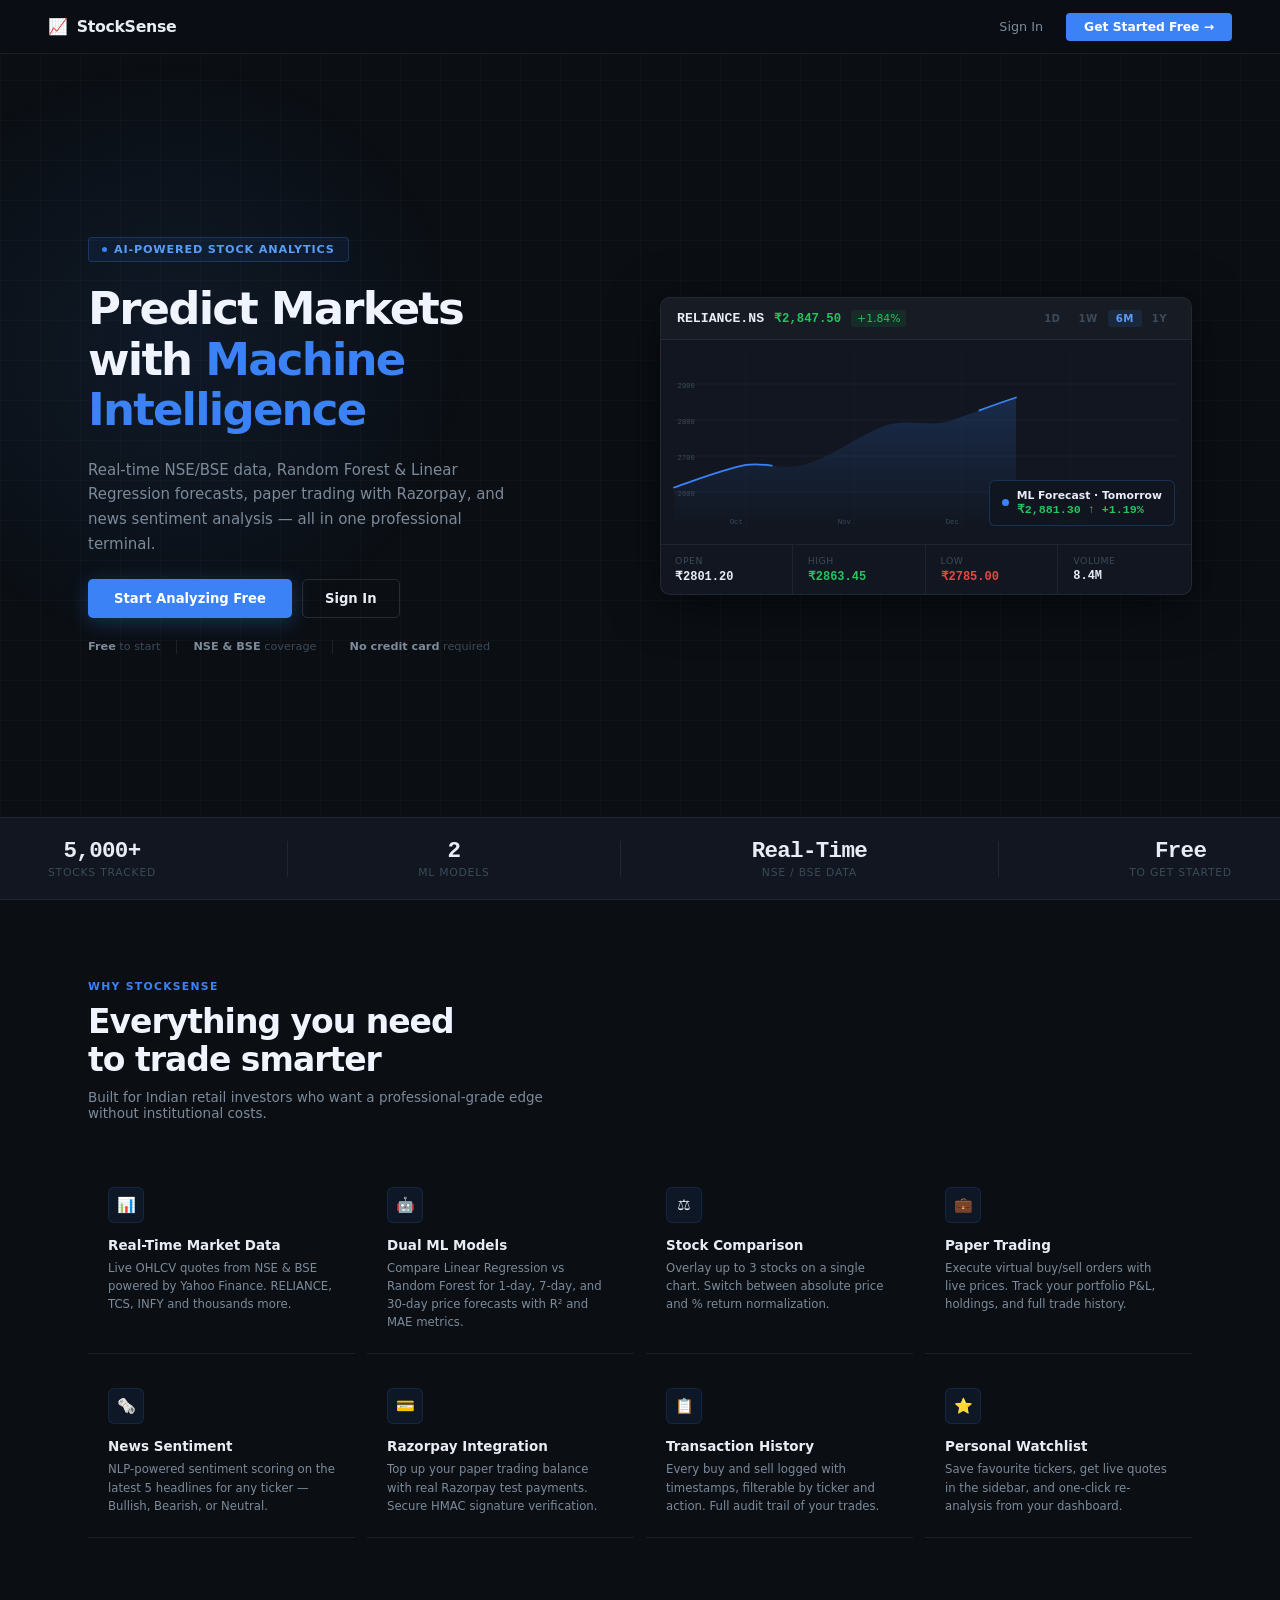
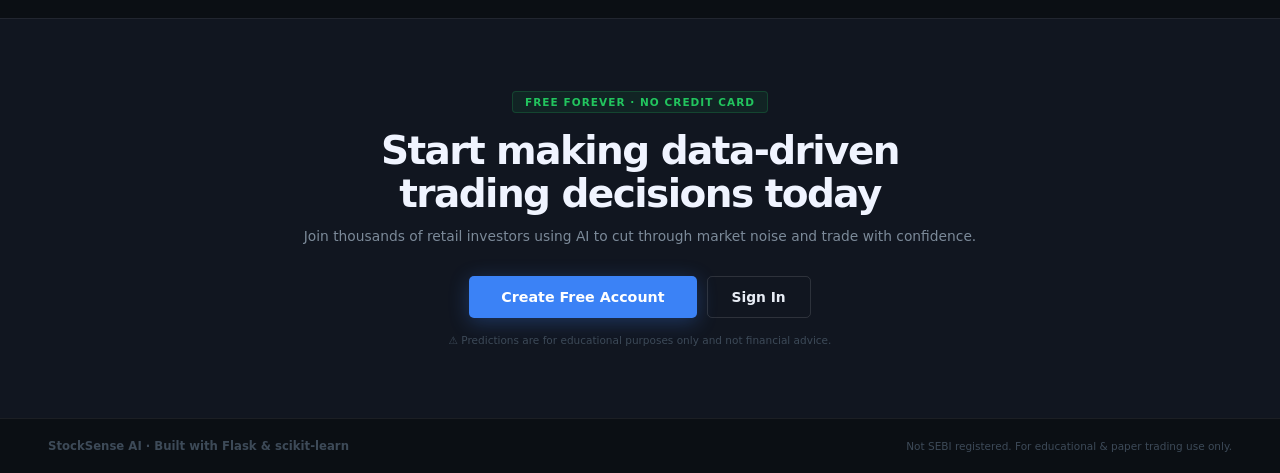
==== templates/index.html @ eaac8b9e "Initial commit for production" ====
<!DOCTYPE html>
<html lang="en">
<head>
  <meta charset="UTF-8" />
  <meta name="viewport" content="width=device-width, initial-scale=1.0" />
  <title>StockSense AI – Smart Stock Analytics & ML Predictions</title>
  <meta name="description" content="AI-powered Indian stock market analytics. Real-time prices, Random Forest & Linear Regression forecasts, paper trading, and news sentiment." />
  <link rel="stylesheet" href="{{ url_for('static', filename='css/style.css') }}" />
  <link rel="icon" href="data:image/svg+xml,<svg xmlns='http://www.w3.org/2000/svg' viewBox='0 0 100 100'><text y='.9em' font-size='90'>📈</text></svg>" />
  <style>
    /* ── Landing-only styles ─────────────────────────────────── */
    :root {
      --lp-bg:      #0B0F14;
      --lp-surface: #111620;
      --lp-border:  rgba(255,255,255,0.07);
      --lp-blue:    #3b82f6;
      --lp-green:   #22c55e;
    }

    * { box-sizing: border-box; margin: 0; padding: 0; }
    html { scroll-behavior: smooth; font-size: 15px; }

    body {
      font-family: 'Inter', system-ui, sans-serif;
      background: var(--lp-bg);
      color: #e8edf5;
      -webkit-font-smoothing: antialiased;
      overflow-x: hidden;
    }

    a { text-decoration: none; transition: all 0.18s ease; }

    /* ── Navbar ─────────────────────────────── */
    .lp-nav {
      position: fixed; top: 0; left: 0; right: 0; z-index: 100;
      height: 54px;
      display: flex; align-items: center; justify-content: space-between;
      padding: 0 48px;
      background: rgba(11,15,20,0.9);
      border-bottom: 1px solid var(--lp-border);
      backdrop-filter: blur(16px);
    }
    .lp-brand {
      display: flex; align-items: center; gap: 9px;
      font-size: 1.05rem; font-weight: 800; color: #e8edf5;
      letter-spacing: -0.02em;
    }
    .lp-brand-logo {
      width: auto; height: 32px; border-radius: 6px; box-shadow: 0 0 10px rgba(59,130,246,0.3);
      background: #1a2540; border: 1px solid rgba(59,130,246,0.35);
      border-radius: 5px; display: flex; align-items: center;
      justify-content: center; font-size: 1rem;
    }
    .lp-nav-right { display: flex; align-items: center; gap: 8px; }
    .lp-nav-link {
      color: #7c8a99; font-size: 0.85rem; font-weight: 500;
      padding: 6px 14px; border-radius: 4px; border: 1px solid transparent;
      transition: all 0.18s;
    }
    .lp-nav-link:hover { color: #e8edf5; background: rgba(255,255,255,0.05); }
    .lp-nav-cta {
      background: #3b82f6; color: #fff;
      font-size: 0.82rem; font-weight: 700; padding: 7px 18px;
      border-radius: 4px; border: none; cursor: pointer;
      transition: all 0.18s;
    }
    .lp-nav-cta:hover { background: #2563eb; color: #fff; }

    /* ── Hero ───────────────────────────────── */
    .hero-wrap {
      min-height: 100vh;
      display: flex; flex-direction: column;
      padding-top: 54px;
    }

    /* Grid background */
    .hero-wrap::before {
      content: '';
      position: fixed; inset: 0;
      background-image:
        linear-gradient(rgba(255,255,255,0.025) 1px, transparent 1px),
        linear-gradient(90deg, rgba(255,255,255,0.025) 1px, transparent 1px);
      background-size: 40px 40px;
      pointer-events: none; z-index: 0;
    }
    /* Radial glow behind hero text */
    .hero-glow {
      position: absolute; top: 54px; left: -10%; width: 600px; height: 600px;
      background: radial-gradient(ellipse at center, rgba(59,130,246,0.09) 0%, transparent 70%);
      pointer-events: none; z-index: 0;
    }

    .hero-section {
      position: relative; z-index: 1;
      display: grid; grid-template-columns: 1fr 1fr;
      gap: 40px; align-items: center;
      max-width: 1200px; margin: 0 auto;
      padding: 80px 48px 60px;
      flex: 1;
    }

    /* LEFT */
    .hero-left { display: flex; flex-direction: column; gap: 22px; }

    .hero-badge {
      display: inline-flex; align-items: center; gap: 7px;
      padding: 5px 13px; border-radius: 4px;
      background: rgba(59,130,246,0.08);
      border: 1px solid rgba(59,130,246,0.25);
      color: #5b9cf6; font-size: 0.75rem; font-weight: 700;
      letter-spacing: 0.07em; text-transform: uppercase;
      width: fit-content;
    }
    .hero-badge .dot {
      width: 5px; height: 5px; border-radius: 50%; background: #3b82f6;
      animation: blink 1.6s infinite;
    }
    @keyframes blink { 0%,100%{opacity:1} 50%{opacity:0.3} }

    .hero-h1 {
      font-size: clamp(2rem, 4vw, 3rem);
      font-weight: 800; line-height: 1.12;
      letter-spacing: -0.04em; color: #f0f4ff;
    }
    .hero-h1 .accent {
      color: #3b82f6;
    }

    .hero-sub {
      font-size: 1rem; color: #7c8a99;
      line-height: 1.65; max-width: 440px;
    }

    .hero-btns { display: flex; gap: 10px; align-items: center; flex-wrap: wrap; }
    .btn-hero-primary {
      background: #3b82f6; color: #fff; font-weight: 700;
      padding: 12px 26px; border-radius: 5px; font-size: 0.88rem;
      border: none; cursor: pointer; transition: all 0.18s;
      box-shadow: 0 4px 20px rgba(59,130,246,0.3);
    }
    .btn-hero-primary:hover {
      background: #2563eb; color: #fff;
      transform: translateY(-1px);
      box-shadow: 0 6px 28px rgba(59,130,246,0.45);
    }
    .btn-hero-secondary {
      background: transparent; color: #e8edf5;
      font-weight: 600; padding: 11px 22px;
      border-radius: 5px; font-size: 0.88rem;
      border: 1px solid rgba(255,255,255,0.12); cursor: pointer;
      transition: all 0.18s;
    }
    .btn-hero-secondary:hover {
      background: rgba(255,255,255,0.05); border-color: rgba(255,255,255,0.22);
      color: #fff;
    }

    /* Social proof strip */
    .hero-social {
      display: flex; align-items: center; gap: 16px;
      font-size: 0.75rem; color: #3d4a58;
    }
    .hero-social .sep { width: 1px; height: 14px; background: rgba(255,255,255,0.08); }
    .hero-social span strong { color: #7c8a99; }

    /* RIGHT — chart preview */
    .hero-right {
      position: relative;
      background: #111620;
      border: 1px solid rgba(255,255,255,0.08);
      border-radius: 10px;
      overflow: hidden;
      box-shadow: 0 8px 48px rgba(0,0,0,0.6);
    }
    .chart-topbar {
      display: flex; align-items: center; justify-content: space-between;
      padding: 12px 16px;
      border-bottom: 1px solid rgba(255,255,255,0.07);
      background: rgba(255,255,255,0.02);
    }
    .chart-topbar-left { display: flex; align-items: center; gap: 10px; }
    .chart-symbol { font-family: 'JetBrains Mono', monospace; font-weight: 700; font-size: 0.88rem; color: #e8edf5; }
    .chart-price  { font-family: 'JetBrains Mono', monospace; font-size: 0.82rem; color: #22c55e; font-weight: 700; }
    .chart-change { font-size: 0.72rem; color: #22c55e; background: rgba(34,197,94,0.1); border-radius: 3px; padding: 2px 6px; }
    .chart-tabs   { display: flex; gap: 2px; }
    .chart-tab {
      font-size: 0.68rem; padding: 3px 8px; border-radius: 3px; cursor: pointer;
      color: #3d4a58; font-weight: 600; letter-spacing: 0.04em;
    }
    .chart-tab.active { background: rgba(59,130,246,0.12); color: #5b9cf6; }

    .chart-svg-wrap { padding: 8px 12px 12px; }

    /* Stats row inside chart */
    .chart-stats {
      display: grid; grid-template-columns: repeat(4,1fr);
      gap: 1px; border-top: 1px solid rgba(255,255,255,0.06);
    }
    .chart-stat {
      padding: 10px 14px;
      border-right: 1px solid rgba(255,255,255,0.06);
    }
    .chart-stat:last-child { border-right: none; }
    .chart-stat-lbl { font-size: 0.62rem; color: #3d4a58; text-transform: uppercase; letter-spacing: 0.06em; margin-bottom: 3px; }
    .chart-stat-val { font-family: 'JetBrains Mono', monospace; font-size: 0.8rem; font-weight: 700; color: #e8edf5; }

    /* subtle AI badge overlay */
    .ai-badge-overlay {
      position: absolute; bottom: 68px; right: 16px;
      background: rgba(17,22,32,0.92); border: 1px solid rgba(59,130,246,0.25);
      border-radius: 6px; padding: 8px 12px;
      display: flex; align-items: center; gap: 8px; font-size: 0.72rem;
      backdrop-filter: blur(10px);
      animation: floatUp 3s ease-in-out infinite;
    }
    @keyframes floatUp { 0%,100%{transform:translateY(0)} 50%{transform:translateY(-4px)} }
    .ai-badge-dot { width: 7px; height: 7px; background: #3b82f6; border-radius: 50%; animation: blink 1.2s infinite; }
    .ai-badge-text { color: #e8edf5; font-weight: 600; }
    .ai-badge-price { color: #22c55e; font-family: 'JetBrains Mono', monospace; font-weight: 700; font-size: 0.78rem; }

    /* ── Stats bar ──────────────────────────── */
    .stats-bar {
      position: relative; z-index: 1;
      border-top: 1px solid var(--lp-border);
      border-bottom: 1px solid var(--lp-border);
      background: var(--lp-surface);
      padding: 20px 48px;
    }
    .stats-bar-inner {
      max-width: 1200px; margin: 0 auto;
      display: flex; align-items: center; justify-content: space-between; flex-wrap: wrap; gap: 16px;
    }
    .stat-block { text-align: center; }
    .stat-block-val { font-size: 1.5rem; font-weight: 800; color: #e8edf5; font-family: 'JetBrains Mono', monospace; letter-spacing: -0.03em; }
    .stat-block-lbl { font-size: 0.72rem; color: #3d4a58; text-transform: uppercase; letter-spacing: 0.07em; margin-top: 2px; }
    .stats-bar .divider { width: 1px; height: 36px; background: var(--lp-border); }

    /* ── Features ─────────────────────────── */
    .features-section {
      position: relative; z-index: 1;
      max-width: 1200px; margin: 0 auto;
      padding: 80px 48px;
    }
    .features-label {
      font-size: 0.72rem; font-weight: 700; color: #3b82f6;
      text-transform: uppercase; letter-spacing: 0.12em; margin-bottom: 10px;
    }
    .features-heading {
      font-size: clamp(1.5rem, 3vw, 2.2rem); font-weight: 800;
      letter-spacing: -0.03em; color: #f0f4ff;
      margin-bottom: 10px; line-height: 1.15;
    }
    .features-sub {
      font-size: 0.9rem; color: #7c8a99; margin-bottom: 44px; max-width: 480px;
    }
    .features-grid {
      display: grid; grid-template-columns: repeat(4, 1fr); gap: 12px;
    }
    .feature-card {
      background: transparent; border-bottom: 1px solid var(--lp-border);
      border-radius: 0; padding: 22px 20px;
      transition: all 0.2s; cursor: default; position: relative; overflow: hidden;
    }
    .feature-card::before {
      content: ''; position: absolute; top: 0; left: 0; right: 0; height: 1px;
      background: linear-gradient(90deg, #3b82f6, #6366f1); opacity: 0;
      transition: opacity 0.2s;
    }
    .feature-card:hover { border-color: rgba(59,130,246,0.3); transform: translateY(-2px); background: rgba(255,255,255,0.015); }
    .feature-card:hover::before { opacity: 1; }

    .feature-icon {
      width: 36px; height: 36px; border-radius: 6px; font-size: 1rem;
      display: flex; align-items: center; justify-content: center;
      background: rgba(59,130,246,0.08); border: 1px solid rgba(59,130,246,0.15);
      margin-bottom: 14px;
    }
    .feature-title { font-size: 0.9rem; font-weight: 700; color: #e8edf5; margin-bottom: 6px; }
    .feature-desc  { font-size: 0.78rem; color: #7c8a99; line-height: 1.55; }

    /* ── CTA Section ─────────────────────── */
    .cta-section {
      position: relative; z-index: 1;
      border-top: 1px solid var(--lp-border);
      background: var(--lp-surface);
      padding: 72px 48px;
    }
    .cta-inner {
      max-width: 700px; margin: 0 auto; text-align: center;
    }
    .cta-tag {
      display: inline-block; font-size: 0.7rem; font-weight: 700;
      color: #22c55e; text-transform: uppercase; letter-spacing: 0.1em;
      background: rgba(34,197,94,0.08); border: 1px solid rgba(34,197,94,0.2);
      padding: 4px 12px; border-radius: 4px; margin-bottom: 16px;
    }
    .cta-heading {
      font-size: clamp(1.6rem, 3.5vw, 2.6rem); font-weight: 800;
      letter-spacing: -0.04em; color: #f0f4ff; margin-bottom: 12px; line-height: 1.12;
    }
    .cta-sub { font-size: 0.92rem; color: #7c8a99; margin-bottom: 32px; }
    .cta-btns { display: flex; gap: 10px; justify-content: center; flex-wrap: wrap; }
    .cta-disclaimer { font-size: 0.7rem; color: #3d4a58; margin-top: 16px; }

    /* ── Footer ───────────────────────────── */
    .lp-footer {
      position: relative; z-index: 1;
      border-top: 1px solid var(--lp-border);
      padding: 20px 48px;
      display: flex; justify-content: space-between; align-items: center; flex-wrap: wrap; gap: 10px;
    }
    .lp-footer-brand { font-size: 0.78rem; font-weight: 700; color: #3d4a58; }
    .lp-footer-note  { font-size: 0.7rem; color: #3d4a58; }

    /* ── Responsive ──────────────────────── */
    @media (max-width: 900px) {
      .hero-section { grid-template-columns: 1fr; padding: 40px 24px 32px; }
      .features-grid { grid-template-columns: repeat(2, 1fr); }
      .lp-nav { padding: 0 20px; }
      .features-section, .stats-bar, .cta-section { padding: 48px 24px; }
    }
    @media (max-width: 560px) {
      .features-grid { grid-template-columns: 1fr; }
      .stats-bar-inner { flex-direction: column; gap: 10px; text-align: center; }
      .stats-bar .divider { display: none; }
      .lp-footer { flex-direction: column; text-align: center; }
    }

    /* Google Fonts */
    @import url('https://fonts.googleapis.com/css2?family=Inter:wght@300;400;500;600;700;800&family=JetBrains+Mono:wght@400;500;600;700&display=swap');
  </style>
</head>
<body>

  <!-- ── Navbar ──────────────────────────────────────── -->
  <nav class="lp-nav">
    <a href="/" class="lp-brand">
      <div class="lp-brand-icon">📈</div>
      StockSense
    </a>
    <div class="lp-nav-right">
      <a href="/login"    class="lp-nav-link">Sign In</a>
      <a href="/register" class="lp-nav-cta">Get Started Free →</a>
    </div>
  </nav>

  <!-- ── Hero Section ────────────────────────────────── -->
  <div class="hero-wrap">
    <div class="hero-glow"></div>

    <section class="hero-section">

      <!-- LEFT -->
      <div class="hero-left">
        <div class="hero-badge">
          <span class="dot"></span>
          AI-Powered Stock Analytics
        </div>

        <h1 class="hero-h1">
          Predict Markets<br>with <span class="accent">Machine Intelligence</span>
        </h1>

        <p class="hero-sub">
          Real-time NSE/BSE data, Random Forest & Linear Regression forecasts,
          paper trading with Razorpay, and news sentiment analysis — all in one professional terminal.
        </p>

        <div class="hero-btns">
          <a href="/register" class="btn-hero-primary">Start Analyzing Free</a>
          <a href="/login"    class="btn-hero-secondary">Sign In</a>
        </div>

        <div class="hero-social">
          <span><strong>Free</strong> to start</span>
          <div class="sep"></div>
          <span><strong>NSE & BSE</strong> coverage</span>
          <div class="sep"></div>
          <span><strong>No credit card</strong> required</span>
        </div>
      </div>

      <!-- RIGHT — Dashboard Preview -->
      <div class="hero-right">
        <!-- Topbar -->
        <div class="chart-topbar">
          <div class="chart-topbar-left">
            <span class="chart-symbol">RELIANCE.NS</span>
            <span class="chart-price">₹2,847.50</span>
            <span class="chart-change">+1.84%</span>
          </div>
          <div class="chart-tabs">
            <div class="chart-tab">1D</div>
            <div class="chart-tab">1W</div>
            <div class="chart-tab active">6M</div>
            <div class="chart-tab">1Y</div>
          </div>
        </div>

        <!-- Animated SVG Chart -->
        <div class="chart-svg-wrap">
          <svg viewBox="0 0 560 200" xmlns="http://www.w3.org/2000/svg" style="width:100%;height:180px;">
            <!-- Grid lines -->
            <line x1="0" y1="40"  x2="560" y2="40"  stroke="rgba(255,255,255,0.04)" stroke-width="1"/>
            <line x1="0" y1="80"  x2="560" y2="80"  stroke="rgba(255,255,255,0.04)" stroke-width="1"/>
            <line x1="0" y1="120" x2="560" y2="120" stroke="rgba(255,255,255,0.04)" stroke-width="1"/>
            <line x1="0" y1="160" x2="560" y2="160" stroke="rgba(255,255,255,0.04)" stroke-width="1"/>
            <line x1="80"  y1="0" x2="80"  y2="200" stroke="rgba(255,255,255,0.03)" stroke-width="1"/>
            <line x1="200" y1="0" x2="200" y2="200" stroke="rgba(255,255,255,0.03)" stroke-width="1"/>
            <line x1="320" y1="0" x2="320" y2="200" stroke="rgba(255,255,255,0.03)" stroke-width="1"/>
            <line x1="440" y1="0" x2="440" y2="200" stroke="rgba(255,255,255,0.03)" stroke-width="1"/>

            <!-- Area fill -->
            <defs>
              <linearGradient id="areaGrad" x1="0" y1="0" x2="0" y2="1">
                <stop offset="0%"   stop-color="#3b82f6" stop-opacity="0.2"/>
                <stop offset="100%" stop-color="#3b82f6" stop-opacity="0"/>
              </linearGradient>
              <linearGradient id="predGrad" x1="0" y1="0" x2="0" y2="1">
                <stop offset="0%"   stop-color="#22c55e" stop-opacity="0.15"/>
                <stop offset="100%" stop-color="#22c55e" stop-opacity="0"/>
              </linearGradient>
            </defs>

            <!-- Historical area -->
            <path d="M0,155 C20,148 40,140 70,132 C100,124 120,138 150,128 C180,118 200,100 230,88 C260,76 280,90 310,80 C330,73 350,65 380,55 L380,200 L0,200 Z"
                  fill="url(#areaGrad)" />
            <!-- Historical line -->
            <path d="M0,155 C20,148 40,140 70,132 C100,124 120,138 150,128 C180,118 200,100 230,88 C260,76 280,90 310,80 C330,73 350,65 380,55"
                  fill="none" stroke="#3b82f6" stroke-width="2" stroke-linecap="round" stroke-linejoin="round">
              <animate attributeName="stroke-dashoffset" from="600" to="0" dur="2.2s" fill="freeze" calcMode="spline" keySplines="0.4 0 0.2 1"/>
              <animate attributeName="stroke-dasharray" from="0 600" to="600 0" dur="2.2s" fill="freeze" calcMode="spline" keySplines="0.4 0 0.2 1"/>
            </path>

            <!-- Prediction dashed line -->
            <path d="M380,55 C400,48 420,40 450,35 C480,30 510,28 560,25"
                  fill="none" stroke="#22c55e" stroke-width="1.5" stroke-dasharray="5,4" stroke-linecap="round" opacity="0">
              <animate attributeName="opacity" from="0" to="1" begin="2s" dur="0.8s" fill="freeze"/>
            </path>
            <!-- Prediction area -->
            <path d="M380,55 C400,48 420,40 450,35 C480,30 510,28 560,25 L560,200 L380,200 Z"
                  fill="url(#predGrad)" opacity="0">
              <animate attributeName="opacity" from="0" to="1" begin="2s" dur="0.8s" fill="freeze"/>
            </path>

            <!-- Current price dot -->
            <circle cx="380" cy="55" r="4" fill="#3b82f6" opacity="0">
              <animate attributeName="opacity" from="0" to="1" begin="2s" dur="0.3s" fill="freeze"/>
            </circle>
            <circle cx="380" cy="55" r="8" fill="#3b82f6" fill-opacity="0.2" opacity="0">
              <animate attributeName="opacity" from="0" to="1" begin="2s" dur="0.3s" fill="freeze"/>
            </circle>

            <!-- Y labels -->
            <text x="4"   y="44"  font-size="8" fill="#3d4a58" font-family="JetBrains Mono, monospace">2900</text>
            <text x="4"   y="84"  font-size="8" fill="#3d4a58" font-family="JetBrains Mono, monospace">2800</text>
            <text x="4"   y="124" font-size="8" fill="#3d4a58" font-family="JetBrains Mono, monospace">2700</text>
            <text x="4"   y="164" font-size="8" fill="#3d4a58" font-family="JetBrains Mono, monospace">2600</text>
            <!-- X labels -->
            <text x="62"  y="196" font-size="8" fill="#3d4a58" font-family="JetBrains Mono, monospace">Oct</text>
            <text x="182" y="196" font-size="8" fill="#3d4a58" font-family="JetBrains Mono, monospace">Nov</text>
            <text x="302" y="196" font-size="8" fill="#3d4a58" font-family="JetBrains Mono, monospace">Dec</text>
            <text x="422" y="196" font-size="8" fill="#22c55e" font-family="JetBrains Mono, monospace">Forecast</text>
          </svg>
        </div>

        <!-- Stats row -->
        <div class="chart-stats">
          <div class="chart-stat"><div class="chart-stat-lbl">Open</div><div class="chart-stat-val">₹2801.20</div></div>
          <div class="chart-stat"><div class="chart-stat-lbl">High</div><div class="chart-stat-val" style="color:#22c55e;">₹2863.45</div></div>
          <div class="chart-stat"><div class="chart-stat-lbl">Low</div><div class="chart-stat-val" style="color:#ef4444;">₹2785.00</div></div>
          <div class="chart-stat"><div class="chart-stat-lbl">Volume</div><div class="chart-stat-val">8.4M</div></div>
        </div>

        <!-- AI Prediction badge -->
        <div class="ai-badge-overlay">
          <div class="ai-badge-dot"></div>
          <div>
            <div class="ai-badge-text">ML Forecast · Tomorrow</div>
            <div class="ai-badge-price">₹2,881.30 ↑ +1.19%</div>
          </div>
        </div>
      </div>

    </section><!-- /hero-section -->

    <!-- ── Stats Bar ──────────────────────────────────── -->
    <div class="stats-bar">
      <div class="stats-bar-inner">
        <div class="stat-block">
          <div class="stat-block-val">5,000+</div>
          <div class="stat-block-lbl">Stocks Tracked</div>
        </div>
        <div class="divider"></div>
        <div class="stat-block">
          <div class="stat-block-val">2</div>
          <div class="stat-block-lbl">ML Models</div>
        </div>
        <div class="divider"></div>
        <div class="stat-block">
          <div class="stat-block-val">Real-Time</div>
          <div class="stat-block-lbl">NSE / BSE Data</div>
        </div>
        <div class="divider"></div>
        <div class="stat-block">
          <div class="stat-block-val">Free</div>
          <div class="stat-block-lbl">To Get Started</div>
        </div>
      </div>
    </div>

  </div><!-- /hero-wrap -->

  <!-- ── Features ─────────────────────────────────────── -->
  <section class="features-section">
    <div class="features-label">Why StockSense</div>
    <h2 class="features-heading">Everything you need<br>to trade smarter</h2>
    <p class="features-sub">Built for Indian retail investors who want a professional-grade edge without institutional costs.</p>

    <div class="features-grid">
      <div class="feature-card">
        <div class="feature-icon">📊</div>
        <div class="feature-title">Real-Time Market Data</div>
        <div class="feature-desc">Live OHLCV quotes from NSE & BSE powered by Yahoo Finance. RELIANCE, TCS, INFY and thousands more.</div>
      </div>
      <div class="feature-card">
        <div class="feature-icon">🤖</div>
        <div class="feature-title">Dual ML Models</div>
        <div class="feature-desc">Compare Linear Regression vs Random Forest for 1-day, 7-day, and 30-day price forecasts with R² and MAE metrics.</div>
      </div>
      <div class="feature-card">
        <div class="feature-icon">⚖️</div>
        <div class="feature-title">Stock Comparison</div>
        <div class="feature-desc">Overlay up to 3 stocks on a single chart. Switch between absolute price and % return normalization.</div>
      </div>
      <div class="feature-card">
        <div class="feature-icon">💼</div>
        <div class="feature-title">Paper Trading</div>
        <div class="feature-desc">Execute virtual buy/sell orders with live prices. Track your portfolio P&L, holdings, and full trade history.</div>
      </div>
      <div class="feature-card">
        <div class="feature-icon">🗞️</div>
        <div class="feature-title">News Sentiment</div>
        <div class="feature-desc">NLP-powered sentiment scoring on the latest 5 headlines for any ticker — Bullish, Bearish, or Neutral.</div>
      </div>
      <div class="feature-card">
        <div class="feature-icon">💳</div>
        <div class="feature-title">Razorpay Integration</div>
        <div class="feature-desc">Top up your paper trading balance with real Razorpay test payments. Secure HMAC signature verification.</div>
      </div>
      <div class="feature-card">
        <div class="feature-icon">📋</div>
        <div class="feature-title">Transaction History</div>
        <div class="feature-desc">Every buy and sell logged with timestamps, filterable by ticker and action. Full audit trail of your trades.</div>
      </div>
      <div class="feature-card">
        <div class="feature-icon">⭐</div>
        <div class="feature-title">Personal Watchlist</div>
        <div class="feature-desc">Save favourite tickers, get live quotes in the sidebar, and one-click re-analysis from your dashboard.</div>
      </div>
    </div>
  </section>

  <!-- ── CTA Section ───────────────────────────────────── -->
  <section class="cta-section">
    <div class="cta-inner">
      <div class="cta-tag">Free Forever · No Credit Card</div>
      <h2 class="cta-heading">Start making data-driven<br>trading decisions today</h2>
      <p class="cta-sub">Join thousands of retail investors using AI to cut through market noise and trade with confidence.</p>
      <div class="cta-btns">
        <a href="/register" class="btn-hero-primary" style="font-size:0.95rem; padding:13px 32px;">Create Free Account</a>
        <a href="/login"    class="btn-hero-secondary" style="font-size:0.92rem; padding:12px 24px;">Sign In</a>
      </div>
      <p class="cta-disclaimer">⚠ Predictions are for educational purposes only and not financial advice.</p>
    </div>
  </section>

  <!-- ── Footer ─────────────────────────────────────────── -->
  <footer class="lp-footer">
    <div class="lp-footer-brand">StockSense AI · Built with Flask & scikit-learn</div>
    <div class="lp-footer-note">Not SEBI registered. For educational & paper trading use only.</div>
  </footer>

</body>
</html>
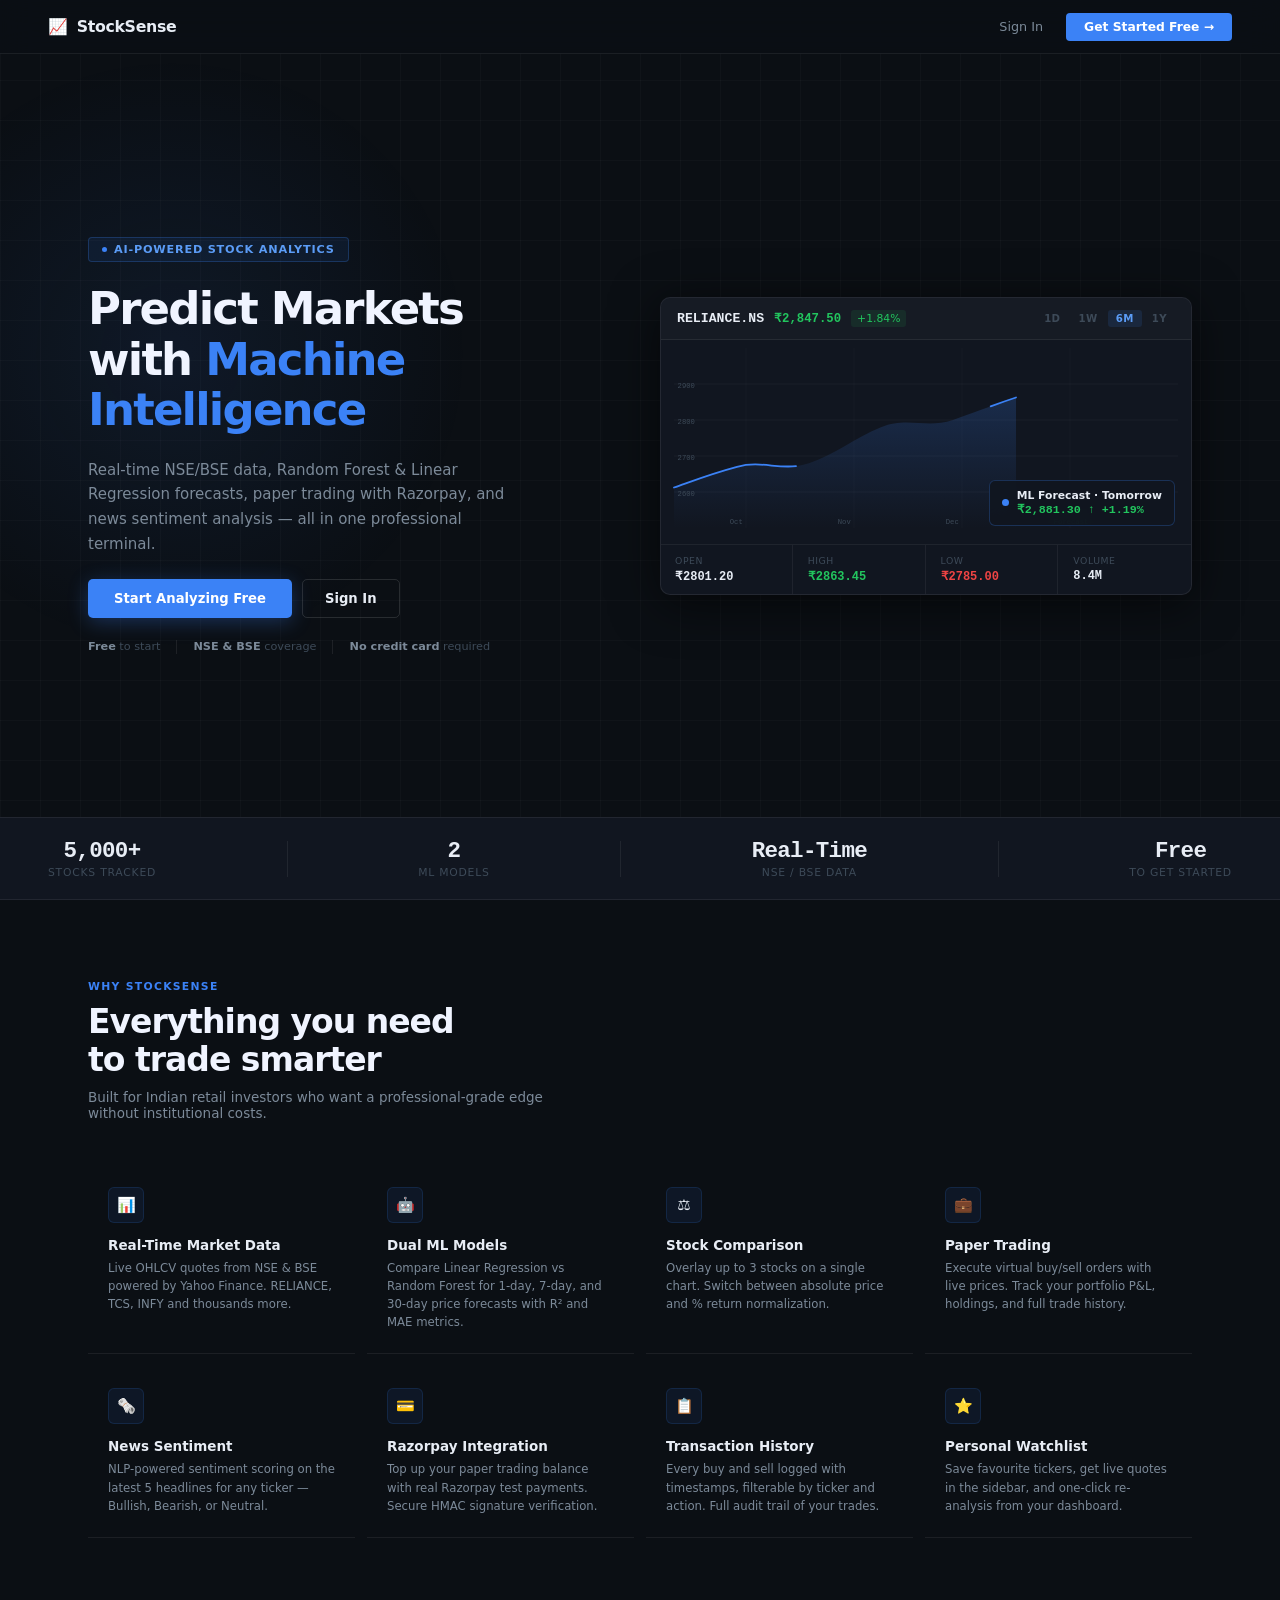
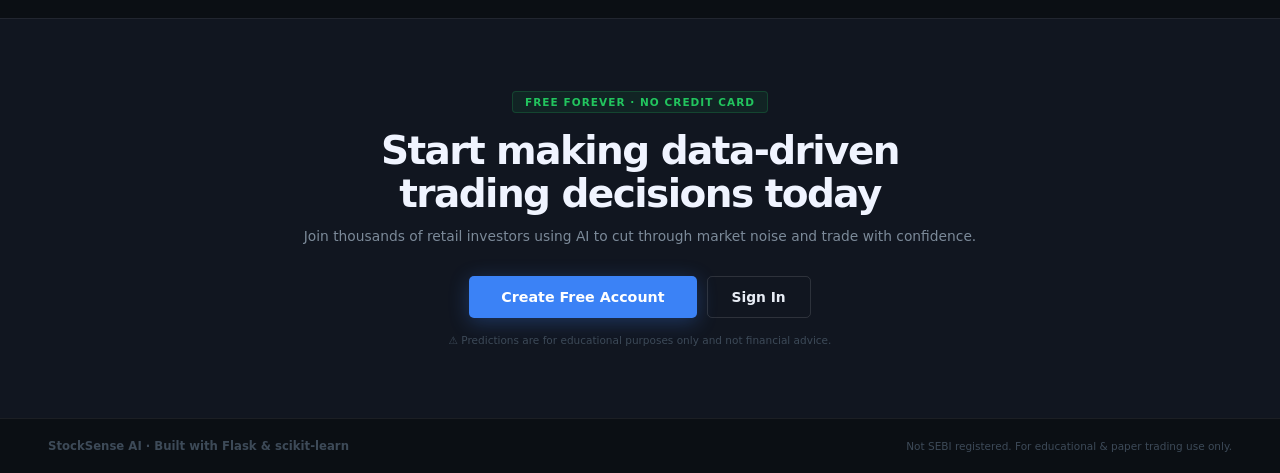
==== commit 49948a45: "chore: minor formatting to trigger update" ====
--- a/templates/index.html
+++ b/templates/index.html
@@ -1,585 +1,588 @@
-<!DOCTYPE html>
-<html lang="en">
-<head>
-  <meta charset="UTF-8" />
-  <meta name="viewport" content="width=device-width, initial-scale=1.0" />
-  <title>StockSense AI – Smart Stock Analytics & ML Predictions</title>
-  <meta name="description" content="AI-powered Indian stock market analytics. Real-time prices, Random Forest & Linear Regression forecasts, paper trading, and news sentiment." />
-  <link rel="stylesheet" href="{{ url_for('static', filename='css/style.css') }}" />
-  <link rel="icon" href="data:image/svg+xml,<svg xmlns='http://www.w3.org/2000/svg' viewBox='0 0 100 100'><text y='.9em' font-size='90'>📈</text></svg>" />
-  <style>
-    /* ── Landing-only styles ─────────────────────────────────── */
-    :root {
-      --lp-bg:      #0B0F14;
-      --lp-surface: #111620;
-      --lp-border:  rgba(255,255,255,0.07);
-      --lp-blue:    #3b82f6;
-      --lp-green:   #22c55e;
-    }
-
-    * { box-sizing: border-box; margin: 0; padding: 0; }
-    html { scroll-behavior: smooth; font-size: 15px; }
-
-    body {
-      font-family: 'Inter', system-ui, sans-serif;
-      background: var(--lp-bg);
-      color: #e8edf5;
-      -webkit-font-smoothing: antialiased;
-      overflow-x: hidden;
-    }
-
-    a { text-decoration: none; transition: all 0.18s ease; }
-
-    /* ── Navbar ─────────────────────────────── */
-    .lp-nav {
-      position: fixed; top: 0; left: 0; right: 0; z-index: 100;
-      height: 54px;
-      display: flex; align-items: center; justify-content: space-between;
-      padding: 0 48px;
-      background: rgba(11,15,20,0.9);
-      border-bottom: 1px solid var(--lp-border);
-      backdrop-filter: blur(16px);
-    }
-    .lp-brand {
-      display: flex; align-items: center; gap: 9px;
-      font-size: 1.05rem; font-weight: 800; color: #e8edf5;
-      letter-spacing: -0.02em;
-    }
-    .lp-brand-logo {
-      width: auto; height: 32px; border-radius: 6px; box-shadow: 0 0 10px rgba(59,130,246,0.3);
-      background: #1a2540; border: 1px solid rgba(59,130,246,0.35);
-      border-radius: 5px; display: flex; align-items: center;
-      justify-content: center; font-size: 1rem;
-    }
-    .lp-nav-right { display: flex; align-items: center; gap: 8px; }
-    .lp-nav-link {
-      color: #7c8a99; font-size: 0.85rem; font-weight: 500;
-      padding: 6px 14px; border-radius: 4px; border: 1px solid transparent;
-      transition: all 0.18s;
-    }
-    .lp-nav-link:hover { color: #e8edf5; background: rgba(255,255,255,0.05); }
-    .lp-nav-cta {
-      background: #3b82f6; color: #fff;
-      font-size: 0.82rem; font-weight: 700; padding: 7px 18px;
-      border-radius: 4px; border: none; cursor: pointer;
-      transition: all 0.18s;
-    }
-    .lp-nav-cta:hover { background: #2563eb; color: #fff; }
-
-    /* ── Hero ───────────────────────────────── */
-    .hero-wrap {
-      min-height: 100vh;
-      display: flex; flex-direction: column;
-      padding-top: 54px;
-    }
-
-    /* Grid background */
-    .hero-wrap::before {
-      content: '';
-      position: fixed; inset: 0;
-      background-image:
-        linear-gradient(rgba(255,255,255,0.025) 1px, transparent 1px),
-        linear-gradient(90deg, rgba(255,255,255,0.025) 1px, transparent 1px);
-      background-size: 40px 40px;
-      pointer-events: none; z-index: 0;
-    }
-    /* Radial glow behind hero text */
-    .hero-glow {
-      position: absolute; top: 54px; left: -10%; width: 600px; height: 600px;
-      background: radial-gradient(ellipse at center, rgba(59,130,246,0.09) 0%, transparent 70%);
-      pointer-events: none; z-index: 0;
-    }
-
-    .hero-section {
-      position: relative; z-index: 1;
-      display: grid; grid-template-columns: 1fr 1fr;
-      gap: 40px; align-items: center;
-      max-width: 1200px; margin: 0 auto;
-      padding: 80px 48px 60px;
-      flex: 1;
-    }
-
-    /* LEFT */
-    .hero-left { display: flex; flex-direction: column; gap: 22px; }
-
-    .hero-badge {
-      display: inline-flex; align-items: center; gap: 7px;
-      padding: 5px 13px; border-radius: 4px;
-      background: rgba(59,130,246,0.08);
-      border: 1px solid rgba(59,130,246,0.25);
-      color: #5b9cf6; font-size: 0.75rem; font-weight: 700;
-      letter-spacing: 0.07em; text-transform: uppercase;
-      width: fit-content;
-    }
-    .hero-badge .dot {
-      width: 5px; height: 5px; border-radius: 50%; background: #3b82f6;
-      animation: blink 1.6s infinite;
-    }
-    @keyframes blink { 0%,100%{opacity:1} 50%{opacity:0.3} }
-
-    .hero-h1 {
-      font-size: clamp(2rem, 4vw, 3rem);
-      font-weight: 800; line-height: 1.12;
-      letter-spacing: -0.04em; color: #f0f4ff;
-    }
-    .hero-h1 .accent {
-      color: #3b82f6;
-    }
-
-    .hero-sub {
-      font-size: 1rem; color: #7c8a99;
-      line-height: 1.65; max-width: 440px;
-    }
-
-    .hero-btns { display: flex; gap: 10px; align-items: center; flex-wrap: wrap; }
-    .btn-hero-primary {
-      background: #3b82f6; color: #fff; font-weight: 700;
-      padding: 12px 26px; border-radius: 5px; font-size: 0.88rem;
-      border: none; cursor: pointer; transition: all 0.18s;
-      box-shadow: 0 4px 20px rgba(59,130,246,0.3);
-    }
-    .btn-hero-primary:hover {
-      background: #2563eb; color: #fff;
-      transform: translateY(-1px);
-      box-shadow: 0 6px 28px rgba(59,130,246,0.45);
-    }
-    .btn-hero-secondary {
-      background: transparent; color: #e8edf5;
-      font-weight: 600; padding: 11px 22px;
-      border-radius: 5px; font-size: 0.88rem;
-      border: 1px solid rgba(255,255,255,0.12); cursor: pointer;
-      transition: all 0.18s;
-    }
-    .btn-hero-secondary:hover {
-      background: rgba(255,255,255,0.05); border-color: rgba(255,255,255,0.22);
-      color: #fff;
-    }
-
-    /* Social proof strip */
-    .hero-social {
-      display: flex; align-items: center; gap: 16px;
-      font-size: 0.75rem; color: #3d4a58;
-    }
-    .hero-social .sep { width: 1px; height: 14px; background: rgba(255,255,255,0.08); }
-    .hero-social span strong { color: #7c8a99; }
-
-    /* RIGHT — chart preview */
-    .hero-right {
-      position: relative;
-      background: #111620;
-      border: 1px solid rgba(255,255,255,0.08);
-      border-radius: 10px;
-      overflow: hidden;
-      box-shadow: 0 8px 48px rgba(0,0,0,0.6);
-    }
-    .chart-topbar {
-      display: flex; align-items: center; justify-content: space-between;
-      padding: 12px 16px;
-      border-bottom: 1px solid rgba(255,255,255,0.07);
-      background: rgba(255,255,255,0.02);
-    }
-    .chart-topbar-left { display: flex; align-items: center; gap: 10px; }
-    .chart-symbol { font-family: 'JetBrains Mono', monospace; font-weight: 700; font-size: 0.88rem; color: #e8edf5; }
-    .chart-price  { font-family: 'JetBrains Mono', monospace; font-size: 0.82rem; color: #22c55e; font-weight: 700; }
-    .chart-change { font-size: 0.72rem; color: #22c55e; background: rgba(34,197,94,0.1); border-radius: 3px; padding: 2px 6px; }
-    .chart-tabs   { display: flex; gap: 2px; }
-    .chart-tab {
-      font-size: 0.68rem; padding: 3px 8px; border-radius: 3px; cursor: pointer;
-      color: #3d4a58; font-weight: 600; letter-spacing: 0.04em;
-    }
-    .chart-tab.active { background: rgba(59,130,246,0.12); color: #5b9cf6; }
-
-    .chart-svg-wrap { padding: 8px 12px 12px; }
-
-    /* Stats row inside chart */
-    .chart-stats {
-      display: grid; grid-template-columns: repeat(4,1fr);
-      gap: 1px; border-top: 1px solid rgba(255,255,255,0.06);
-    }
-    .chart-stat {
-      padding: 10px 14px;
-      border-right: 1px solid rgba(255,255,255,0.06);
-    }
-    .chart-stat:last-child { border-right: none; }
-    .chart-stat-lbl { font-size: 0.62rem; color: #3d4a58; text-transform: uppercase; letter-spacing: 0.06em; margin-bottom: 3px; }
-    .chart-stat-val { font-family: 'JetBrains Mono', monospace; font-size: 0.8rem; font-weight: 700; color: #e8edf5; }
-
-    /* subtle AI badge overlay */
-    .ai-badge-overlay {
-      position: absolute; bottom: 68px; right: 16px;
-      background: rgba(17,22,32,0.92); border: 1px solid rgba(59,130,246,0.25);
-      border-radius: 6px; padding: 8px 12px;
-      display: flex; align-items: center; gap: 8px; font-size: 0.72rem;
-      backdrop-filter: blur(10px);
-      animation: floatUp 3s ease-in-out infinite;
-    }
-    @keyframes floatUp { 0%,100%{transform:translateY(0)} 50%{transform:translateY(-4px)} }
-    .ai-badge-dot { width: 7px; height: 7px; background: #3b82f6; border-radius: 50%; animation: blink 1.2s infinite; }
-    .ai-badge-text { color: #e8edf5; font-weight: 600; }
-    .ai-badge-price { color: #22c55e; font-family: 'JetBrains Mono', monospace; font-weight: 700; font-size: 0.78rem; }
-
-    /* ── Stats bar ──────────────────────────── */
-    .stats-bar {
-      position: relative; z-index: 1;
-      border-top: 1px solid var(--lp-border);
-      border-bottom: 1px solid var(--lp-border);
-      background: var(--lp-surface);
-      padding: 20px 48px;
-    }
-    .stats-bar-inner {
-      max-width: 1200px; margin: 0 auto;
-      display: flex; align-items: center; justify-content: space-between; flex-wrap: wrap; gap: 16px;
-    }
-    .stat-block { text-align: center; }
-    .stat-block-val { font-size: 1.5rem; font-weight: 800; color: #e8edf5; font-family: 'JetBrains Mono', monospace; letter-spacing: -0.03em; }
-    .stat-block-lbl { font-size: 0.72rem; color: #3d4a58; text-transform: uppercase; letter-spacing: 0.07em; margin-top: 2px; }
-    .stats-bar .divider { width: 1px; height: 36px; background: var(--lp-border); }
-
-    /* ── Features ─────────────────────────── */
-    .features-section {
-      position: relative; z-index: 1;
-      max-width: 1200px; margin: 0 auto;
-      padding: 80px 48px;
-    }
-    .features-label {
-      font-size: 0.72rem; font-weight: 700; color: #3b82f6;
-      text-transform: uppercase; letter-spacing: 0.12em; margin-bottom: 10px;
-    }
-    .features-heading {
-      font-size: clamp(1.5rem, 3vw, 2.2rem); font-weight: 800;
-      letter-spacing: -0.03em; color: #f0f4ff;
-      margin-bottom: 10px; line-height: 1.15;
-    }
-    .features-sub {
-      font-size: 0.9rem; color: #7c8a99; margin-bottom: 44px; max-width: 480px;
-    }
-    .features-grid {
-      display: grid; grid-template-columns: repeat(4, 1fr); gap: 12px;
-    }
-    .feature-card {
-      background: transparent; border-bottom: 1px solid var(--lp-border);
-      border-radius: 0; padding: 22px 20px;
-      transition: all 0.2s; cursor: default; position: relative; overflow: hidden;
-    }
-    .feature-card::before {
-      content: ''; position: absolute; top: 0; left: 0; right: 0; height: 1px;
-      background: linear-gradient(90deg, #3b82f6, #6366f1); opacity: 0;
-      transition: opacity 0.2s;
-    }
-    .feature-card:hover { border-color: rgba(59,130,246,0.3); transform: translateY(-2px); background: rgba(255,255,255,0.015); }
-    .feature-card:hover::before { opacity: 1; }
-
-    .feature-icon {
-      width: 36px; height: 36px; border-radius: 6px; font-size: 1rem;
-      display: flex; align-items: center; justify-content: center;
-      background: rgba(59,130,246,0.08); border: 1px solid rgba(59,130,246,0.15);
-      margin-bottom: 14px;
-    }
-    .feature-title { font-size: 0.9rem; font-weight: 700; color: #e8edf5; margin-bottom: 6px; }
-    .feature-desc  { font-size: 0.78rem; color: #7c8a99; line-height: 1.55; }
-
-    /* ── CTA Section ─────────────────────── */
-    .cta-section {
-      position: relative; z-index: 1;
-      border-top: 1px solid var(--lp-border);
-      background: var(--lp-surface);
-      padding: 72px 48px;
-    }
-    .cta-inner {
-      max-width: 700px; margin: 0 auto; text-align: center;
-    }
-    .cta-tag {
-      display: inline-block; font-size: 0.7rem; font-weight: 700;
-      color: #22c55e; text-transform: uppercase; letter-spacing: 0.1em;
-      background: rgba(34,197,94,0.08); border: 1px solid rgba(34,197,94,0.2);
-      padding: 4px 12px; border-radius: 4px; margin-bottom: 16px;
-    }
-    .cta-heading {
-      font-size: clamp(1.6rem, 3.5vw, 2.6rem); font-weight: 800;
-      letter-spacing: -0.04em; color: #f0f4ff; margin-bottom: 12px; line-height: 1.12;
-    }
-    .cta-sub { font-size: 0.92rem; color: #7c8a99; margin-bottom: 32px; }
-    .cta-btns { display: flex; gap: 10px; justify-content: center; flex-wrap: wrap; }
-    .cta-disclaimer { font-size: 0.7rem; color: #3d4a58; margin-top: 16px; }
-
-    /* ── Footer ───────────────────────────── */
-    .lp-footer {
-      position: relative; z-index: 1;
-      border-top: 1px solid var(--lp-border);
-      padding: 20px 48px;
-      display: flex; justify-content: space-between; align-items: center; flex-wrap: wrap; gap: 10px;
-    }
-    .lp-footer-brand { font-size: 0.78rem; font-weight: 700; color: #3d4a58; }
-    .lp-footer-note  { font-size: 0.7rem; color: #3d4a58; }
-
-    /* ── Responsive ──────────────────────── */
-    @media (max-width: 900px) {
-      .hero-section { grid-template-columns: 1fr; padding: 40px 24px 32px; }
-      .features-grid { grid-template-columns: repeat(2, 1fr); }
-      .lp-nav { padding: 0 20px; }
-      .features-section, .stats-bar, .cta-section { padding: 48px 24px; }
-    }
-    @media (max-width: 560px) {
-      .features-grid { grid-template-columns: 1fr; }
-      .stats-bar-inner { flex-direction: column; gap: 10px; text-align: center; }
-      .stats-bar .divider { display: none; }
-      .lp-footer { flex-direction: column; text-align: center; }
-    }
-
-    /* Google Fonts */
-    @import url('https://fonts.googleapis.com/css2?family=Inter:wght@300;400;500;600;700;800&family=JetBrains+Mono:wght@400;500;600;700&display=swap');
-  </style>
-</head>
-<body>
-
-  <!-- ── Navbar ──────────────────────────────────────── -->
-  <nav class="lp-nav">
-    <a href="/" class="lp-brand">
-      <div class="lp-brand-icon">📈</div>
-      StockSense
-    </a>
-    <div class="lp-nav-right">
-      <a href="/login"    class="lp-nav-link">Sign In</a>
-      <a href="/register" class="lp-nav-cta">Get Started Free →</a>
-    </div>
-  </nav>
-
-  <!-- ── Hero Section ────────────────────────────────── -->
-  <div class="hero-wrap">
-    <div class="hero-glow"></div>
-
-    <section class="hero-section">
-
-      <!-- LEFT -->
-      <div class="hero-left">
-        <div class="hero-badge">
-          <span class="dot"></span>
-          AI-Powered Stock Analytics
-        </div>
-
-        <h1 class="hero-h1">
-          Predict Markets<br>with <span class="accent">Machine Intelligence</span>
-        </h1>
-
-        <p class="hero-sub">
-          Real-time NSE/BSE data, Random Forest & Linear Regression forecasts,
-          paper trading with Razorpay, and news sentiment analysis — all in one professional terminal.
-        </p>
-
-        <div class="hero-btns">
-          <a href="/register" class="btn-hero-primary">Start Analyzing Free</a>
-          <a href="/login"    class="btn-hero-secondary">Sign In</a>
-        </div>
-
-        <div class="hero-social">
-          <span><strong>Free</strong> to start</span>
-          <div class="sep"></div>
-          <span><strong>NSE & BSE</strong> coverage</span>
-          <div class="sep"></div>
-          <span><strong>No credit card</strong> required</span>
-        </div>
-      </div>
-
-      <!-- RIGHT — Dashboard Preview -->
-      <div class="hero-right">
-        <!-- Topbar -->
-        <div class="chart-topbar">
-          <div class="chart-topbar-left">
-            <span class="chart-symbol">RELIANCE.NS</span>
-            <span class="chart-price">₹2,847.50</span>
-            <span class="chart-change">+1.84%</span>
-          </div>
-          <div class="chart-tabs">
-            <div class="chart-tab">1D</div>
-            <div class="chart-tab">1W</div>
-            <div class="chart-tab active">6M</div>
-            <div class="chart-tab">1Y</div>
-          </div>
-        </div>
-
-        <!-- Animated SVG Chart -->
-        <div class="chart-svg-wrap">
-          <svg viewBox="0 0 560 200" xmlns="http://www.w3.org/2000/svg" style="width:100%;height:180px;">
-            <!-- Grid lines -->
-            <line x1="0" y1="40"  x2="560" y2="40"  stroke="rgba(255,255,255,0.04)" stroke-width="1"/>
-            <line x1="0" y1="80"  x2="560" y2="80"  stroke="rgba(255,255,255,0.04)" stroke-width="1"/>
-            <line x1="0" y1="120" x2="560" y2="120" stroke="rgba(255,255,255,0.04)" stroke-width="1"/>
-            <line x1="0" y1="160" x2="560" y2="160" stroke="rgba(255,255,255,0.04)" stroke-width="1"/>
-            <line x1="80"  y1="0" x2="80"  y2="200" stroke="rgba(255,255,255,0.03)" stroke-width="1"/>
-            <line x1="200" y1="0" x2="200" y2="200" stroke="rgba(255,255,255,0.03)" stroke-width="1"/>
-            <line x1="320" y1="0" x2="320" y2="200" stroke="rgba(255,255,255,0.03)" stroke-width="1"/>
-            <line x1="440" y1="0" x2="440" y2="200" stroke="rgba(255,255,255,0.03)" stroke-width="1"/>
-
-            <!-- Area fill -->
-            <defs>
-              <linearGradient id="areaGrad" x1="0" y1="0" x2="0" y2="1">
-                <stop offset="0%"   stop-color="#3b82f6" stop-opacity="0.2"/>
-                <stop offset="100%" stop-color="#3b82f6" stop-opacity="0"/>
-              </linearGradient>
-              <linearGradient id="predGrad" x1="0" y1="0" x2="0" y2="1">
-                <stop offset="0%"   stop-color="#22c55e" stop-opacity="0.15"/>
-                <stop offset="100%" stop-color="#22c55e" stop-opacity="0"/>
-              </linearGradient>
-            </defs>
-
-            <!-- Historical area -->
-            <path d="M0,155 C20,148 40,140 70,132 C100,124 120,138 150,128 C180,118 200,100 230,88 C260,76 280,90 310,80 C330,73 350,65 380,55 L380,200 L0,200 Z"
-                  fill="url(#areaGrad)" />
-            <!-- Historical line -->
-            <path d="M0,155 C20,148 40,140 70,132 C100,124 120,138 150,128 C180,118 200,100 230,88 C260,76 280,90 310,80 C330,73 350,65 380,55"
-                  fill="none" stroke="#3b82f6" stroke-width="2" stroke-linecap="round" stroke-linejoin="round">
-              <animate attributeName="stroke-dashoffset" from="600" to="0" dur="2.2s" fill="freeze" calcMode="spline" keySplines="0.4 0 0.2 1"/>
-              <animate attributeName="stroke-dasharray" from="0 600" to="600 0" dur="2.2s" fill="freeze" calcMode="spline" keySplines="0.4 0 0.2 1"/>
-            </path>
-
-            <!-- Prediction dashed line -->
-            <path d="M380,55 C400,48 420,40 450,35 C480,30 510,28 560,25"
-                  fill="none" stroke="#22c55e" stroke-width="1.5" stroke-dasharray="5,4" stroke-linecap="round" opacity="0">
-              <animate attributeName="opacity" from="0" to="1" begin="2s" dur="0.8s" fill="freeze"/>
-            </path>
-            <!-- Prediction area -->
-            <path d="M380,55 C400,48 420,40 450,35 C480,30 510,28 560,25 L560,200 L380,200 Z"
-                  fill="url(#predGrad)" opacity="0">
-              <animate attributeName="opacity" from="0" to="1" begin="2s" dur="0.8s" fill="freeze"/>
-            </path>
-
-            <!-- Current price dot -->
-            <circle cx="380" cy="55" r="4" fill="#3b82f6" opacity="0">
-              <animate attributeName="opacity" from="0" to="1" begin="2s" dur="0.3s" fill="freeze"/>
-            </circle>
-            <circle cx="380" cy="55" r="8" fill="#3b82f6" fill-opacity="0.2" opacity="0">
-              <animate attributeName="opacity" from="0" to="1" begin="2s" dur="0.3s" fill="freeze"/>
-            </circle>
-
-            <!-- Y labels -->
-            <text x="4"   y="44"  font-size="8" fill="#3d4a58" font-family="JetBrains Mono, monospace">2900</text>
-            <text x="4"   y="84"  font-size="8" fill="#3d4a58" font-family="JetBrains Mono, monospace">2800</text>
-            <text x="4"   y="124" font-size="8" fill="#3d4a58" font-family="JetBrains Mono, monospace">2700</text>
-            <text x="4"   y="164" font-size="8" fill="#3d4a58" font-family="JetBrains Mono, monospace">2600</text>
-            <!-- X labels -->
-            <text x="62"  y="196" font-size="8" fill="#3d4a58" font-family="JetBrains Mono, monospace">Oct</text>
-            <text x="182" y="196" font-size="8" fill="#3d4a58" font-family="JetBrains Mono, monospace">Nov</text>
-            <text x="302" y="196" font-size="8" fill="#3d4a58" font-family="JetBrains Mono, monospace">Dec</text>
-            <text x="422" y="196" font-size="8" fill="#22c55e" font-family="JetBrains Mono, monospace">Forecast</text>
-          </svg>
-        </div>
-
-        <!-- Stats row -->
-        <div class="chart-stats">
-          <div class="chart-stat"><div class="chart-stat-lbl">Open</div><div class="chart-stat-val">₹2801.20</div></div>
-          <div class="chart-stat"><div class="chart-stat-lbl">High</div><div class="chart-stat-val" style="color:#22c55e;">₹2863.45</div></div>
-          <div class="chart-stat"><div class="chart-stat-lbl">Low</div><div class="chart-stat-val" style="color:#ef4444;">₹2785.00</div></div>
-          <div class="chart-stat"><div class="chart-stat-lbl">Volume</div><div class="chart-stat-val">8.4M</div></div>
-        </div>
-
-        <!-- AI Prediction badge -->
-        <div class="ai-badge-overlay">
-          <div class="ai-badge-dot"></div>
-          <div>
-            <div class="ai-badge-text">ML Forecast · Tomorrow</div>
-            <div class="ai-badge-price">₹2,881.30 ↑ +1.19%</div>
-          </div>
-        </div>
-      </div>
-
-    </section><!-- /hero-section -->
-
-    <!-- ── Stats Bar ──────────────────────────────────── -->
-    <div class="stats-bar">
-      <div class="stats-bar-inner">
-        <div class="stat-block">
-          <div class="stat-block-val">5,000+</div>
-          <div class="stat-block-lbl">Stocks Tracked</div>
-        </div>
-        <div class="divider"></div>
-        <div class="stat-block">
-          <div class="stat-block-val">2</div>
-          <div class="stat-block-lbl">ML Models</div>
-        </div>
-        <div class="divider"></div>
-        <div class="stat-block">
-          <div class="stat-block-val">Real-Time</div>
-          <div class="stat-block-lbl">NSE / BSE Data</div>
-        </div>
-        <div class="divider"></div>
-        <div class="stat-block">
-          <div class="stat-block-val">Free</div>
-          <div class="stat-block-lbl">To Get Started</div>
-        </div>
-      </div>
-    </div>
-
-  </div><!-- /hero-wrap -->
-
-  <!-- ── Features ─────────────────────────────────────── -->
-  <section class="features-section">
-    <div class="features-label">Why StockSense</div>
-    <h2 class="features-heading">Everything you need<br>to trade smarter</h2>
-    <p class="features-sub">Built for Indian retail investors who want a professional-grade edge without institutional costs.</p>
-
-    <div class="features-grid">
-      <div class="feature-card">
-        <div class="feature-icon">📊</div>
-        <div class="feature-title">Real-Time Market Data</div>
-        <div class="feature-desc">Live OHLCV quotes from NSE & BSE powered by Yahoo Finance. RELIANCE, TCS, INFY and thousands more.</div>
-      </div>
-      <div class="feature-card">
-        <div class="feature-icon">🤖</div>
-        <div class="feature-title">Dual ML Models</div>
-        <div class="feature-desc">Compare Linear Regression vs Random Forest for 1-day, 7-day, and 30-day price forecasts with R² and MAE metrics.</div>
-      </div>
-      <div class="feature-card">
-        <div class="feature-icon">⚖️</div>
-        <div class="feature-title">Stock Comparison</div>
-        <div class="feature-desc">Overlay up to 3 stocks on a single chart. Switch between absolute price and % return normalization.</div>
-      </div>
-      <div class="feature-card">
-        <div class="feature-icon">💼</div>
-        <div class="feature-title">Paper Trading</div>
-        <div class="feature-desc">Execute virtual buy/sell orders with live prices. Track your portfolio P&L, holdings, and full trade history.</div>
-      </div>
-      <div class="feature-card">
-        <div class="feature-icon">🗞️</div>
-        <div class="feature-title">News Sentiment</div>
-        <div class="feature-desc">NLP-powered sentiment scoring on the latest 5 headlines for any ticker — Bullish, Bearish, or Neutral.</div>
-      </div>
-      <div class="feature-card">
-        <div class="feature-icon">💳</div>
-        <div class="feature-title">Razorpay Integration</div>
-        <div class="feature-desc">Top up your paper trading balance with real Razorpay test payments. Secure HMAC signature verification.</div>
-      </div>
-      <div class="feature-card">
-        <div class="feature-icon">📋</div>
-        <div class="feature-title">Transaction History</div>
-        <div class="feature-desc">Every buy and sell logged with timestamps, filterable by ticker and action. Full audit trail of your trades.</div>
-      </div>
-      <div class="feature-card">
-        <div class="feature-icon">⭐</div>
-        <div class="feature-title">Personal Watchlist</div>
-        <div class="feature-desc">Save favourite tickers, get live quotes in the sidebar, and one-click re-analysis from your dashboard.</div>
-      </div>
-    </div>
-  </section>
-
-  <!-- ── CTA Section ───────────────────────────────────── -->
-  <section class="cta-section">
-    <div class="cta-inner">
-      <div class="cta-tag">Free Forever · No Credit Card</div>
-      <h2 class="cta-heading">Start making data-driven<br>trading decisions today</h2>
-      <p class="cta-sub">Join thousands of retail investors using AI to cut through market noise and trade with confidence.</p>
-      <div class="cta-btns">
-        <a href="/register" class="btn-hero-primary" style="font-size:0.95rem; padding:13px 32px;">Create Free Account</a>
-        <a href="/login"    class="btn-hero-secondary" style="font-size:0.92rem; padding:12px 24px;">Sign In</a>
-      </div>
-      <p class="cta-disclaimer">⚠ Predictions are for educational purposes only and not financial advice.</p>
-    </div>
-  </section>
-
-  <!-- ── Footer ─────────────────────────────────────────── -->
-  <footer class="lp-footer">
-    <div class="lp-footer-brand">StockSense AI · Built with Flask & scikit-learn</div>
-    <div class="lp-footer-note">Not SEBI registered. For educational & paper trading use only.</div>
-  </footer>
-
-</body>
-</html>
+<!DOCTYPE html>
+<html lang="en">
+<head>
+  <meta charset="UTF-8" />
+  <meta name="viewport" content="width=device-width, initial-scale=1.0" />
+  <title>StockSense AI – Smart Stock Analytics & ML Predictions</title>
+  <meta name="description" content="AI-powered Indian stock market analytics. Real-time prices, Random Forest & Linear Regression forecasts, paper trading, and news sentiment." />
+  <link rel="stylesheet" href="{{ url_for('static', filename='css/style.css') }}" />
+  <link rel="icon" href="data:image/svg+xml,<svg xmlns='http://www.w3.org/2000/svg' viewBox='0 0 100 100'><text y='.9em' font-size='90'>📈</text></svg>" />
+  <style>
+    /* ── Landing-only styles ─────────────────────────────────── */
+    :root {
+      --lp-bg:      #0B0F14;
+      --lp-surface: #111620;
+      --lp-border:  rgba(255,255,255,0.07);
+      --lp-blue:    #3b82f6;
+      --lp-green:   #22c55e;
+    }
+
+    * { box-sizing: border-box; margin: 0; padding: 0; }
+    html { scroll-behavior: smooth; font-size: 15px; }
+
+    body {
+      font-family: 'Inter', system-ui, sans-serif;
+      background: var(--lp-bg);
+      color: #e8edf5;
+      -webkit-font-smoothing: antialiased;
+      overflow-x: hidden;
+    }
+
+    a { text-decoration: none; transition: all 0.18s ease; }
+
+    /* ── Navbar ─────────────────────────────── */
+    .lp-nav {
+      position: fixed; top: 0; left: 0; right: 0; z-index: 100;
+      height: 54px;
+      display: flex; align-items: center; justify-content: space-between;
+      padding: 0 48px;
+      background: rgba(11,15,20,0.9);
+      border-bottom: 1px solid var(--lp-border);
+      backdrop-filter: blur(16px);
+    }
+    .lp-brand {
+      display: flex; align-items: center; gap: 9px;
+      font-size: 1.05rem; font-weight: 800; color: #e8edf5;
+      letter-spacing: -0.02em;
+    }
+    .lp-brand-logo {
+      width: auto; height: 32px; border-radius: 6px; box-shadow: 0 0 10px rgba(59,130,246,0.3);
+      background: #1a2540; border: 1px solid rgba(59,130,246,0.35);
+      border-radius: 5px; display: flex; align-items: center;
+      justify-content: center; font-size: 1rem;
+    }
+    .lp-nav-right { display: flex; align-items: center; gap: 8px; }
+    .lp-nav-link {
+      color: #7c8a99; font-size: 0.85rem; font-weight: 500;
+      padding: 6px 14px; border-radius: 4px; border: 1px solid transparent;
+      transition: all 0.18s;
+    }
+    .lp-nav-link:hover { color: #e8edf5; background: rgba(255,255,255,0.05); }
+    .lp-nav-cta {
+      background: #3b82f6; color: #fff;
+      font-size: 0.82rem; font-weight: 700; padding: 7px 18px;
+      border-radius: 4px; border: none; cursor: pointer;
+      transition: all 0.18s;
+    }
+    .lp-nav-cta:hover { background: #2563eb; color: #fff; }
+
+    /* ── Hero ───────────────────────────────── */
+    .hero-wrap {
+      min-height: 100vh;
+      display: flex; flex-direction: column;
+      padding-top: 54px;
+    }
+
+    /* Grid background */
+    .hero-wrap::before {
+      content: '';
+      position: fixed; inset: 0;
+      background-image:
+        linear-gradient(rgba(255,255,255,0.025) 1px, transparent 1px),
+        linear-gradient(90deg, rgba(255,255,255,0.025) 1px, transparent 1px);
+      background-size: 40px 40px;
+      pointer-events: none; z-index: 0;
+    }
+    /* Radial glow behind hero text */
+    .hero-glow {
+      position: absolute; top: 54px; left: -10%; width: 600px; height: 600px;
+      background: radial-gradient(ellipse at center, rgba(59,130,246,0.09) 0%, transparent 70%);
+      pointer-events: none; z-index: 0;
+    }
+
+    .hero-section {
+      position: relative; z-index: 1;
+      display: grid; grid-template-columns: 1fr 1fr;
+      gap: 40px; align-items: center;
+      max-width: 1200px; margin: 0 auto;
+      padding: 80px 48px 60px;
+      flex: 1;
+    }
+
+    /* LEFT */
+    .hero-left { display: flex; flex-direction: column; gap: 22px; }
+
+    .hero-badge {
+      display: inline-flex; align-items: center; gap: 7px;
+      padding: 5px 13px; border-radius: 4px;
+      background: rgba(59,130,246,0.08);
+      border: 1px solid rgba(59,130,246,0.25);
+      color: #5b9cf6; font-size: 0.75rem; font-weight: 700;
+      letter-spacing: 0.07em; text-transform: uppercase;
+      width: fit-content;
+    }
+    .hero-badge .dot {
+      width: 5px; height: 5px; border-radius: 50%; background: #3b82f6;
+      animation: blink 1.6s infinite;
+    }
+    @keyframes blink { 0%,100%{opacity:1} 50%{opacity:0.3} }
+
+    .hero-h1 {
+      font-size: clamp(2rem, 4vw, 3rem);
+      font-weight: 800; line-height: 1.12;
+      letter-spacing: -0.04em; color: #f0f4ff;
+    }
+    .hero-h1 .accent {
+      color: #3b82f6;
+    }
+
+    .hero-sub {
+      font-size: 1rem; color: #7c8a99;
+      line-height: 1.65; max-width: 440px;
+    }
+
+    .hero-btns { display: flex; gap: 10px; align-items: center; flex-wrap: wrap; }
+    .btn-hero-primary {
+      background: #3b82f6; color: #fff; font-weight: 700;
+      padding: 12px 26px; border-radius: 5px; font-size: 0.88rem;
+      border: none; cursor: pointer; transition: all 0.18s;
+      box-shadow: 0 4px 20px rgba(59,130,246,0.3);
+    }
+    .btn-hero-primary:hover {
+      background: #2563eb; color: #fff;
+      transform: translateY(-1px);
+      box-shadow: 0 6px 28px rgba(59,130,246,0.45);
+    }
+    .btn-hero-secondary {
+      background: transparent; color: #e8edf5;
+      font-weight: 600; padding: 11px 22px;
+      border-radius: 5px; font-size: 0.88rem;
+      border: 1px solid rgba(255,255,255,0.12); cursor: pointer;
+      transition: all 0.18s;
+    }
+    .btn-hero-secondary:hover {
+      background: rgba(255,255,255,0.05); border-color: rgba(255,255,255,0.22);
+      color: #fff;
+    }
+
+    /* Social proof strip */
+    .hero-social {
+      display: flex; align-items: center; gap: 16px;
+      font-size: 0.75rem; color: #3d4a58;
+    }
+    .hero-social .sep { width: 1px; height: 14px; background: rgba(255,255,255,0.08); }
+    .hero-social span strong { color: #7c8a99; }
+
+    /* RIGHT — chart preview */
+    .hero-right {
+      position: relative;
+      background: #111620;
+      border: 1px solid rgba(255,255,255,0.08);
+      border-radius: 10px;
+      overflow: hidden;
+      box-shadow: 0 8px 48px rgba(0,0,0,0.6);
+    }
+    .chart-topbar {
+      display: flex; align-items: center; justify-content: space-between;
+      padding: 12px 16px;
+      border-bottom: 1px solid rgba(255,255,255,0.07);
+      background: rgba(255,255,255,0.02);
+    }
+    .chart-topbar-left { display: flex; align-items: center; gap: 10px; }
+    .chart-symbol { font-family: 'JetBrains Mono', monospace; font-weight: 700; font-size: 0.88rem; color: #e8edf5; }
+    .chart-price  { font-family: 'JetBrains Mono', monospace; font-size: 0.82rem; color: #22c55e; font-weight: 700; }
+    .chart-change { font-size: 0.72rem; color: #22c55e; background: rgba(34,197,94,0.1); border-radius: 3px; padding: 2px 6px; }
+    .chart-tabs   { display: flex; gap: 2px; }
+    .chart-tab {
+      font-size: 0.68rem; padding: 3px 8px; border-radius: 3px; cursor: pointer;
+      color: #3d4a58; font-weight: 600; letter-spacing: 0.04em;
+    }
+    .chart-tab.active { background: rgba(59,130,246,0.12); color: #5b9cf6; }
+
+    .chart-svg-wrap { padding: 8px 12px 12px; }
+
+    /* Stats row inside chart */
+    .chart-stats {
+      display: grid; grid-template-columns: repeat(4,1fr);
+      gap: 1px; border-top: 1px solid rgba(255,255,255,0.06);
+    }
+    .chart-stat {
+      padding: 10px 14px;
+      border-right: 1px solid rgba(255,255,255,0.06);
+    }
+    .chart-stat:last-child { border-right: none; }
+    .chart-stat-lbl { font-size: 0.62rem; color: #3d4a58; text-transform: uppercase; letter-spacing: 0.06em; margin-bottom: 3px; }
+    .chart-stat-val { font-family: 'JetBrains Mono', monospace; font-size: 0.8rem; font-weight: 700; color: #e8edf5; }
+
+    /* subtle AI badge overlay */
+    .ai-badge-overlay {
+      position: absolute; bottom: 68px; right: 16px;
+      background: rgba(17,22,32,0.92); border: 1px solid rgba(59,130,246,0.25);
+      border-radius: 6px; padding: 8px 12px;
+      display: flex; align-items: center; gap: 8px; font-size: 0.72rem;
+      backdrop-filter: blur(10px);
+      animation: floatUp 3s ease-in-out infinite;
+    }
+    @keyframes floatUp { 0%,100%{transform:translateY(0)} 50%{transform:translateY(-4px)} }
+    .ai-badge-dot { width: 7px; height: 7px; background: #3b82f6; border-radius: 50%; animation: blink 1.2s infinite; }
+    .ai-badge-text { color: #e8edf5; font-weight: 600; }
+    .ai-badge-price { color: #22c55e; font-family: 'JetBrains Mono', monospace; font-weight: 700; font-size: 0.78rem; }
+
+    /* ── Stats bar ──────────────────────────── */
+    .stats-bar {
+      position: relative; z-index: 1;
+      border-top: 1px solid var(--lp-border);
+      border-bottom: 1px solid var(--lp-border);
+      background: var(--lp-surface);
+      padding: 20px 48px;
+    }
+    .stats-bar-inner {
+      max-width: 1200px; margin: 0 auto;
+      display: flex; align-items: center; justify-content: space-between; flex-wrap: wrap; gap: 16px;
+    }
+    .stat-block { text-align: center; }
+    .stat-block-val { font-size: 1.5rem; font-weight: 800; color: #e8edf5; font-family: 'JetBrains Mono', monospace; letter-spacing: -0.03em; }
+    .stat-block-lbl { font-size: 0.72rem; color: #3d4a58; text-transform: uppercase; letter-spacing: 0.07em; margin-top: 2px; }
+    .stats-bar .divider { width: 1px; height: 36px; background: var(--lp-border); }
+
+    /* ── Features ─────────────────────────── */
+    .features-section {
+      position: relative; z-index: 1;
+      max-width: 1200px; margin: 0 auto;
+      padding: 80px 48px;
+    }
+    .features-label {
+      font-size: 0.72rem; font-weight: 700; color: #3b82f6;
+      text-transform: uppercase; letter-spacing: 0.12em; margin-bottom: 10px;
+    }
+    .features-heading {
+      font-size: clamp(1.5rem, 3vw, 2.2rem); font-weight: 800;
+      letter-spacing: -0.03em; color: #f0f4ff;
+      margin-bottom: 10px; line-height: 1.15;
+    }
+    .features-sub {
+      font-size: 0.9rem; color: #7c8a99; margin-bottom: 44px; max-width: 480px;
+    }
+    .features-grid {
+      display: grid; grid-template-columns: repeat(4, 1fr); gap: 12px;
+    }
+    .feature-card {
+      background: transparent; border-bottom: 1px solid var(--lp-border);
+      border-radius: 0; padding: 22px 20px;
+      transition: all 0.2s; cursor: default; position: relative; overflow: hidden;
+    }
+    .feature-card::before {
+      content: ''; position: absolute; top: 0; left: 0; right: 0; height: 1px;
+      background: linear-gradient(90deg, #3b82f6, #6366f1); opacity: 0;
+      transition: opacity 0.2s;
+    }
+    .feature-card:hover { border-color: rgba(59,130,246,0.3); transform: translateY(-2px); background: rgba(255,255,255,0.015); }
+    .feature-card:hover::before { opacity: 1; }
+
+    .feature-icon {
+      width: 36px; height: 36px; border-radius: 6px; font-size: 1rem;
+      display: flex; align-items: center; justify-content: center;
+      background: rgba(59,130,246,0.08); border: 1px solid rgba(59,130,246,0.15);
+      margin-bottom: 14px;
+    }
+    .feature-title { font-size: 0.9rem; font-weight: 700; color: #e8edf5; margin-bottom: 6px; }
+    .feature-desc  { font-size: 0.78rem; color: #7c8a99; line-height: 1.55; }
+
+    /* ── CTA Section ─────────────────────── */
+    .cta-section {
+      position: relative; z-index: 1;
+      border-top: 1px solid var(--lp-border);
+      background: var(--lp-surface);
+      padding: 72px 48px;
+    }
+    .cta-inner {
+      max-width: 700px; margin: 0 auto; text-align: center;
+    }
+    .cta-tag {
+      display: inline-block; font-size: 0.7rem; font-weight: 700;
+      color: #22c55e; text-transform: uppercase; letter-spacing: 0.1em;
+      background: rgba(34,197,94,0.08); border: 1px solid rgba(34,197,94,0.2);
+      padding: 4px 12px; border-radius: 4px; margin-bottom: 16px;
+    }
+    .cta-heading {
+      font-size: clamp(1.6rem, 3.5vw, 2.6rem); font-weight: 800;
+      letter-spacing: -0.04em; color: #f0f4ff; margin-bottom: 12px; line-height: 1.12;
+    }
+    .cta-sub { font-size: 0.92rem; color: #7c8a99; margin-bottom: 32px; }
+    .cta-btns { display: flex; gap: 10px; justify-content: center; flex-wrap: wrap; }
+    .cta-disclaimer { font-size: 0.7rem; color: #3d4a58; margin-top: 16px; }
+
+    /* ── Footer ───────────────────────────── */
+    .lp-footer {
+      position: relative; z-index: 1;
+      border-top: 1px solid var(--lp-border);
+      padding: 20px 48px;
+      display: flex; justify-content: space-between; align-items: center; flex-wrap: wrap; gap: 10px;
+    }
+    .lp-footer-brand { font-size: 0.78rem; font-weight: 700; color: #3d4a58; }
+    .lp-footer-note  { font-size: 0.7rem; color: #3d4a58; }
+
+    /* ── Responsive ──────────────────────── */
+    @media (max-width: 900px) {
+      .hero-section { grid-template-columns: 1fr; padding: 40px 24px 32px; }
+      .features-grid { grid-template-columns: repeat(2, 1fr); }
+      .lp-nav { padding: 0 20px; }
+      .features-section, .stats-bar, .cta-section { padding: 48px 24px; }
+    }
+    @media (max-width: 560px) {
+      .features-grid { grid-template-columns: 1fr; }
+      .stats-bar-inner { flex-direction: column; gap: 10px; text-align: center; }
+      .stats-bar .divider { display: none; }
+      .lp-footer { flex-direction: column; text-align: center; }
+    }
+
+    /* Google Fonts */
+    @import url('https://fonts.googleapis.com/css2?family=Inter:wght@300;400;500;600;700;800&family=JetBrains+Mono:wght@400;500;600;700&display=swap');
+  </style>
+</head>
+<body>
+
+  <!-- ── Navbar ──────────────────────────────────────── -->
+  <nav class="lp-nav">
+    <a href="/" class="lp-brand">
+      <div class="lp-brand-icon">📈</div>
+      StockSense
+    </a>
+    <div class="lp-nav-right">
+      <a href="/login"    class="lp-nav-link">Sign In</a>
+      <a href="/register" class="lp-nav-cta">Get Started Free →</a>
+    </div>
+  </nav>
+
+  <!-- ── Hero Section ────────────────────────────────── -->
+  <div class="hero-wrap">
+    <div class="hero-glow"></div>
+
+    <section class="hero-section">
+
+      <!-- LEFT -->
+      <div class="hero-left">
+        <div class="hero-badge">
+          <span class="dot"></span>
+          AI-Powered Stock Analytics
+        </div>
+
+        <h1 class="hero-h1">
+          Predict Markets<br>with <span class="accent">Machine Intelligence</span>
+        </h1>
+
+        <p class="hero-sub">
+          Real-time NSE/BSE data, Random Forest & Linear Regression forecasts,
+          paper trading with Razorpay, and news sentiment analysis — all in one professional terminal.
+        </p>
+
+        <div class="hero-btns">
+          <a href="/register" class="btn-hero-primary">Start Analyzing Free</a>
+          <a href="/login"    class="btn-hero-secondary">Sign In</a>
+        </div>
+
+        <div class="hero-social">
+          <span><strong>Free</strong> to start</span>
+          <div class="sep"></div>
+          <span><strong>NSE & BSE</strong> coverage</span>
+          <div class="sep"></div>
+          <span><strong>No credit card</strong> required</span>
+        </div>
+      </div>
+
+      <!-- RIGHT — Dashboard Preview -->
+      <div class="hero-right">
+        <!-- Topbar -->
+        <div class="chart-topbar">
+          <div class="chart-topbar-left">
+            <span class="chart-symbol">RELIANCE.NS</span>
+            <span class="chart-price">₹2,847.50</span>
+            <span class="chart-change">+1.84%</span>
+          </div>
+          <div class="chart-tabs">
+            <div class="chart-tab">1D</div>
+            <div class="chart-tab">1W</div>
+            <div class="chart-tab active">6M</div>
+            <div class="chart-tab">1Y</div>
+          </div>
+        </div>
+
+        <!-- Animated SVG Chart -->
+        <div class="chart-svg-wrap">
+          <svg viewBox="0 0 560 200" xmlns="http://www.w3.org/2000/svg" style="width:100%;height:180px;">
+            <!-- Grid lines -->
+            <line x1="0" y1="40"  x2="560" y2="40"  stroke="rgba(255,255,255,0.04)" stroke-width="1"/>
+            <line x1="0" y1="80"  x2="560" y2="80"  stroke="rgba(255,255,255,0.04)" stroke-width="1"/>
+            <line x1="0" y1="120" x2="560" y2="120" stroke="rgba(255,255,255,0.04)" stroke-width="1"/>
+            <line x1="0" y1="160" x2="560" y2="160" stroke="rgba(255,255,255,0.04)" stroke-width="1"/>
+            <line x1="80"  y1="0" x2="80"  y2="200" stroke="rgba(255,255,255,0.03)" stroke-width="1"/>
+            <line x1="200" y1="0" x2="200" y2="200" stroke="rgba(255,255,255,0.03)" stroke-width="1"/>
+            <line x1="320" y1="0" x2="320" y2="200" stroke="rgba(255,255,255,0.03)" stroke-width="1"/>
+            <line x1="440" y1="0" x2="440" y2="200" stroke="rgba(255,255,255,0.03)" stroke-width="1"/>
+
+            <!-- Area fill -->
+            <defs>
+              <linearGradient id="areaGrad" x1="0" y1="0" x2="0" y2="1">
+                <stop offset="0%"   stop-color="#3b82f6" stop-opacity="0.2"/>
+                <stop offset="100%" stop-color="#3b82f6" stop-opacity="0"/>
+              </linearGradient>
+              <linearGradient id="predGrad" x1="0" y1="0" x2="0" y2="1">
+                <stop offset="0%"   stop-color="#22c55e" stop-opacity="0.15"/>
+                <stop offset="100%" stop-color="#22c55e" stop-opacity="0"/>
+              </linearGradient>
+            </defs>
+
+            <!-- Historical area -->
+            <path d="M0,155 C20,148 40,140 70,132 C100,124 120,138 150,128 C180,118 200,100 230,88 C260,76 280,90 310,80 C330,73 350,65 380,55 L380,200 L0,200 Z"
+                  fill="url(#areaGrad)" />
+            <!-- Historical line -->
+            <path d="M0,155 C20,148 40,140 70,132 C100,124 120,138 150,128 C180,118 200,100 230,88 C260,76 280,90 310,80 C330,73 350,65 380,55"
+                  fill="none" stroke="#3b82f6" stroke-width="2" stroke-linecap="round" stroke-linejoin="round">
+              <animate attributeName="stroke-dashoffset" from="600" to="0" dur="2.2s" fill="freeze" calcMode="spline" keySplines="0.4 0 0.2 1"/>
+              <animate attributeName="stroke-dasharray" from="0 600" to="600 0" dur="2.2s" fill="freeze" calcMode="spline" keySplines="0.4 0 0.2 1"/>
+            </path>
+
+            <!-- Prediction dashed line -->
+            <path d="M380,55 C400,48 420,40 450,35 C480,30 510,28 560,25"
+                  fill="none" stroke="#22c55e" stroke-width="1.5" stroke-dasharray="5,4" stroke-linecap="round" opacity="0">
+              <animate attributeName="opacity" from="0" to="1" begin="2s" dur="0.8s" fill="freeze"/>
+            </path>
+            <!-- Prediction area -->
+            <path d="M380,55 C400,48 420,40 450,35 C480,30 510,28 560,25 L560,200 L380,200 Z"
+                  fill="url(#predGrad)" opacity="0">
+              <animate attributeName="opacity" from="0" to="1" begin="2s" dur="0.8s" fill="freeze"/>
+            </path>
+
+            <!-- Current price dot -->
+            <circle cx="380" cy="55" r="4" fill="#3b82f6" opacity="0">
+              <animate attributeName="opacity" from="0" to="1" begin="2s" dur="0.3s" fill="freeze"/>
+            </circle>
+            <circle cx="380" cy="55" r="8" fill="#3b82f6" fill-opacity="0.2" opacity="0">
+              <animate attributeName="opacity" from="0" to="1" begin="2s" dur="0.3s" fill="freeze"/>
+            </circle>
+
+            <!-- Y labels -->
+            <text x="4"   y="44"  font-size="8" fill="#3d4a58" font-family="JetBrains Mono, monospace">2900</text>
+            <text x="4"   y="84"  font-size="8" fill="#3d4a58" font-family="JetBrains Mono, monospace">2800</text>
+            <text x="4"   y="124" font-size="8" fill="#3d4a58" font-family="JetBrains Mono, monospace">2700</text>
+            <text x="4"   y="164" font-size="8" fill="#3d4a58" font-family="JetBrains Mono, monospace">2600</text>
+            <!-- X labels -->
+            <text x="62"  y="196" font-size="8" fill="#3d4a58" font-family="JetBrains Mono, monospace">Oct</text>
+            <text x="182" y="196" font-size="8" fill="#3d4a58" font-family="JetBrains Mono, monospace">Nov</text>
+            <text x="302" y="196" font-size="8" fill="#3d4a58" font-family="JetBrains Mono, monospace">Dec</text>
+            <text x="422" y="196" font-size="8" fill="#22c55e" font-family="JetBrains Mono, monospace">Forecast</text>
+          </svg>
+        </div>
+
+        <!-- Stats row -->
+        <div class="chart-stats">
+          <div class="chart-stat"><div class="chart-stat-lbl">Open</div><div class="chart-stat-val">₹2801.20</div></div>
+          <div class="chart-stat"><div class="chart-stat-lbl">High</div><div class="chart-stat-val" style="color:#22c55e;">₹2863.45</div></div>
+          <div class="chart-stat"><div class="chart-stat-lbl">Low</div><div class="chart-stat-val" style="color:#ef4444;">₹2785.00</div></div>
+          <div class="chart-stat"><div class="chart-stat-lbl">Volume</div><div class="chart-stat-val">8.4M</div></div>
+        </div>
+
+        <!-- AI Prediction badge -->
+        <div class="ai-badge-overlay">
+          <div class="ai-badge-dot"></div>
+          <div>
+            <div class="ai-badge-text">ML Forecast · Tomorrow</div>
+            <div class="ai-badge-price">₹2,881.30 ↑ +1.19%</div>
+          </div>
+        </div>
+      </div>
+
+    </section><!-- /hero-section -->
+
+    <!-- ── Stats Bar ──────────────────────────────────── -->
+    <div class="stats-bar">
+      <div class="stats-bar-inner">
+        <div class="stat-block">
+          <div class="stat-block-val">5,000+</div>
+          <div class="stat-block-lbl">Stocks Tracked</div>
+        </div>
+        <div class="divider"></div>
+        <div class="stat-block">
+          <div class="stat-block-val">2</div>
+          <div class="stat-block-lbl">ML Models</div>
+        </div>
+        <div class="divider"></div>
+        <div class="stat-block">
+          <div class="stat-block-val">Real-Time</div>
+          <div class="stat-block-lbl">NSE / BSE Data</div>
+        </div>
+        <div class="divider"></div>
+        <div class="stat-block">
+          <div class="stat-block-val">Free</div>
+          <div class="stat-block-lbl">To Get Started</div>
+        </div>
+      </div>
+    </div>
+
+  </div><!-- /hero-wrap -->
+
+  <!-- ── Features ─────────────────────────────────────── -->
+  <section class="features-section">
+    <div class="features-label">Why StockSense</div>
+    <h2 class="features-heading">Everything you need<br>to trade smarter</h2>
+    <p class="features-sub">Built for Indian retail investors who want a professional-grade edge without institutional costs.</p>
+
+    <div class="features-grid">
+      <div class="feature-card">
+        <div class="feature-icon">📊</div>
+        <div class="feature-title">Real-Time Market Data</div>
+        <div class="feature-desc">Live OHLCV quotes from NSE & BSE powered by Yahoo Finance. RELIANCE, TCS, INFY and thousands more.</div>
+      </div>
+      <div class="feature-card">
+        <div class="feature-icon">🤖</div>
+        <div class="feature-title">Dual ML Models</div>
+        <div class="feature-desc">Compare Linear Regression vs Random Forest for 1-day, 7-day, and 30-day price forecasts with R² and MAE metrics.</div>
+      </div>
+      <div class="feature-card">
+        <div class="feature-icon">⚖️</div>
+        <div class="feature-title">Stock Comparison</div>
+        <div class="feature-desc">Overlay up to 3 stocks on a single chart. Switch between absolute price and % return normalization.</div>
+      </div>
+      <div class="feature-card">
+        <div class="feature-icon">💼</div>
+        <div class="feature-title">Paper Trading</div>
+        <div class="feature-desc">Execute virtual buy/sell orders with live prices. Track your portfolio P&L, holdings, and full trade history.</div>
+      </div>
+      <div class="feature-card">
+        <div class="feature-icon">🗞️</div>
+        <div class="feature-title">News Sentiment</div>
+        <div class="feature-desc">NLP-powered sentiment scoring on the latest 5 headlines for any ticker — Bullish, Bearish, or Neutral.</div>
+      </div>
+      <div class="feature-card">
+        <div class="feature-icon">💳</div>
+        <div class="feature-title">Razorpay Integration</div>
+        <div class="feature-desc">Top up your paper trading balance with real Razorpay test payments. Secure HMAC signature verification.</div>
+      </div>
+      <div class="feature-card">
+        <div class="feature-icon">📋</div>
+        <div class="feature-title">Transaction History</div>
+        <div class="feature-desc">Every buy and sell logged with timestamps, filterable by ticker and action. Full audit trail of your trades.</div>
+      </div>
+      <div class="feature-card">
+        <div class="feature-icon">⭐</div>
+        <div class="feature-title">Personal Watchlist</div>
+        <div class="feature-desc">Save favourite tickers, get live quotes in the sidebar, and one-click re-analysis from your dashboard.</div>
+      </div>
+    </div>
+  </section>
+
+  <!-- ── CTA Section ───────────────────────────────────── -->
+  <section class="cta-section">
+    <div class="cta-inner">
+      <div class="cta-tag">Free Forever · No Credit Card</div>
+      <h2 class="cta-heading">Start making data-driven<br>trading decisions today</h2>
+      <p class="cta-sub">Join thousands of retail investors using AI to cut through market noise and trade with confidence.</p>
+      <div class="cta-btns">
+        <a href="/register" class="btn-hero-primary" style="font-size:0.95rem; padding:13px 32px;">Create Free Account</a>
+        <a href="/login"    class="btn-hero-secondary" style="font-size:0.92rem; padding:12px 24px;">Sign In</a>
+      </div>
+      <p class="cta-disclaimer">⚠ Predictions are for educational purposes only and not financial advice.</p>
+    </div>
+  </section>
+
+  <!-- ── Footer ─────────────────────────────────────────── -->
+  <footer class="lp-footer">
+    <div class="lp-footer-brand">StockSense AI · Built with Flask & scikit-learn</div>
+    <div class="lp-footer-note">Not SEBI registered. For educational & paper trading use only.</div>
+  </footer>
+
+</body>
+</html>
++ 
+ 
